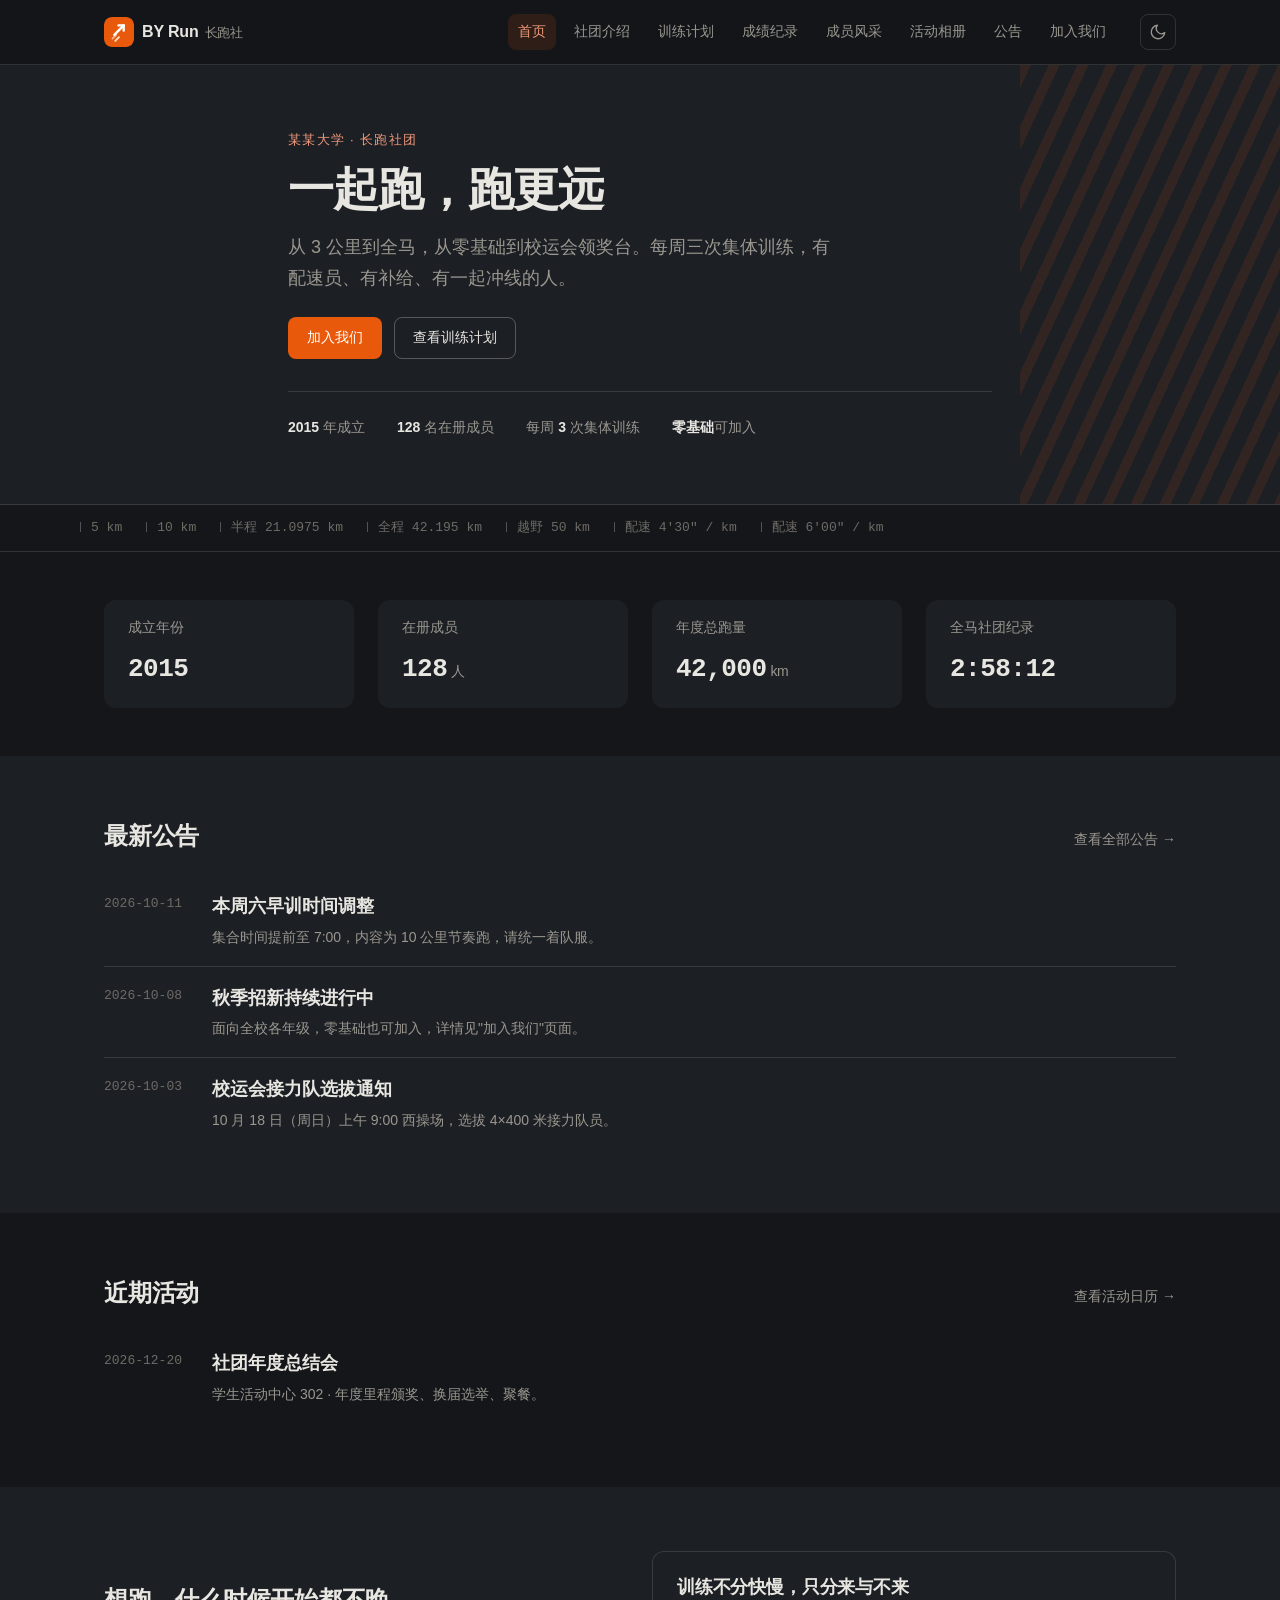
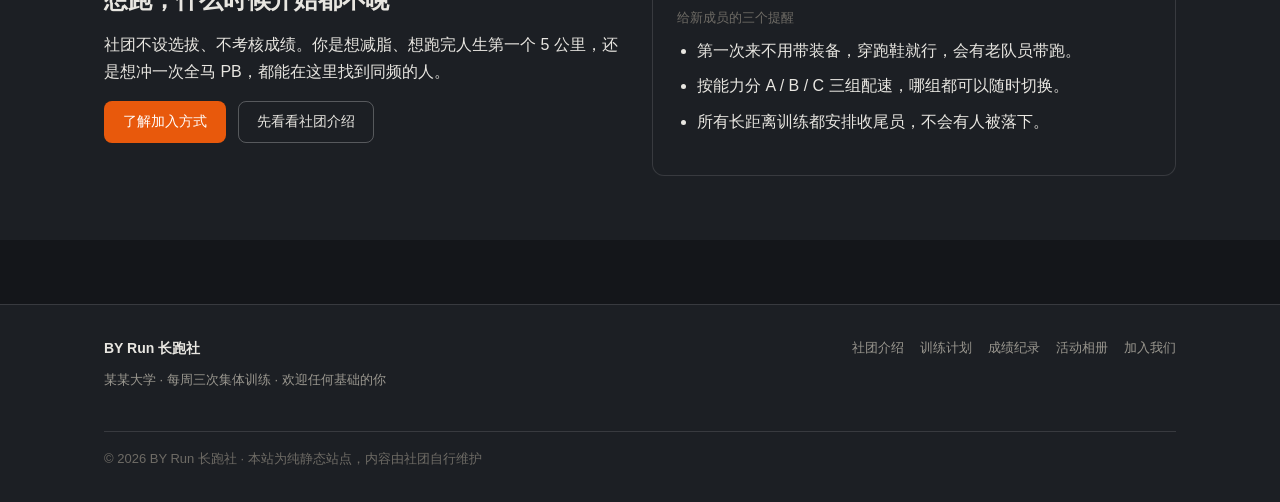
==== index.html @ dfab559b "Add files via upload" ====
<!DOCTYPE html>
<html lang="zh-CN" data-theme="dark">
<head>
<meta charset="utf-8">
<meta name="viewport" content="width=device-width, initial-scale=1">
<title>BY Run 长跑社 · 某某大学</title>
<meta name="description" content="某某大学 BY Run 长跑社官方网站：训练计划、赛事成绩、活动相册与招新信息。每周三次集体训练，欢迎任何基础的你。">
<meta name="theme-color" content="#14161A">
<script>(function(){try{var t=localStorage.getItem('byrun-theme');if(t==='light'||t==='dark'){document.documentElement.setAttribute('data-theme',t);}}catch(e){}document.documentElement.classList.add('js');window.addEventListener('load',function(){setTimeout(function(){if(document.querySelectorAll('.reveal.is-in').length===0){var e=document.querySelectorAll('.reveal');for(var i=0;i<e.length;i++){e[i].classList.add('is-in');}}},800);});})();</script>
<link rel="icon" href="assets/img/logo.svg">
<link rel="stylesheet" href="assets/css/tokens.css">
<link rel="stylesheet" href="assets/css/base.css">
<link rel="stylesheet" href="assets/css/components.css">
<link rel="stylesheet" href="assets/css/pages.css">
</head>
<body>
<a class="skip-link" href="#main">跳到主要内容</a>

<header class="site-header">
  <div class="wrap header-inner">
    <a class="brand" href="index.html">
      <img class="brand-mark" src="assets/img/logo.svg" alt="" width="30" height="30">
      <span class="brand-name">BY Run<small>长跑社</small></span>
    </a>
    <nav class="nav" id="site-nav" aria-label="主导航">
      <ul>
        <li><a href="index.html">首页</a></li>
        <li><a href="about.html">社团介绍</a></li>
        <li><a href="training.html">训练计划</a></li>
        <li><a href="records.html">成绩纪录</a></li>
        <li><a href="members.html">成员风采</a></li>
        <li><a href="gallery.html">活动相册</a></li>
        <li><a href="news.html">公告</a></li>
        <li><a href="join.html">加入我们</a></li>
      </ul>
    </nav>
    <div class="header-actions">
      <button class="icon-btn" id="theme-toggle" type="button" aria-label="切换主题">
        <svg class="i-moon" viewBox="0 0 24 24" fill="none" stroke="currentColor" stroke-width="1.8" stroke-linecap="round" stroke-linejoin="round" aria-hidden="true"><path d="M21 12.8A9 9 0 1 1 11.2 3a7 7 0 0 0 9.8 9.8z"/></svg>
        <svg class="i-sun" viewBox="0 0 24 24" fill="none" stroke="currentColor" stroke-width="1.8" stroke-linecap="round" stroke-linejoin="round" aria-hidden="true"><circle cx="12" cy="12" r="4"/><path d="M12 2v2M12 20v2M4.9 4.9l1.4 1.4M17.7 17.7l1.4 1.4M2 12h2M20 12h2M4.9 19.1l1.4-1.4M17.7 6.3l1.4-1.4"/></svg>
      </button>
      <button class="icon-btn nav-toggle" id="nav-toggle" type="button" aria-expanded="false" aria-controls="site-nav" aria-label="打开菜单">
        <svg viewBox="0 0 24 24" fill="none" stroke="currentColor" stroke-width="1.8" stroke-linecap="round" aria-hidden="true"><path d="M3 6h18M3 12h18M3 18h18"/></svg>
      </button>
    </div>
  </div>
</header>

<main id="main">

  <section class="hero">
    <div class="wrap hero-inner">
      <p class="kicker">某某大学 · 长跑社团</p>
      <h1>一起跑，跑更远</h1>
      <p class="lead">从 3 公里到全马，从零基础到校运会领奖台。每周三次集体训练，有配速员、有补给、有一起冲线的人。</p>
      <div class="btn-row">
        <a class="btn btn--primary" href="join.html">加入我们</a>
        <a class="btn btn--ghost" href="training.html">查看训练计划</a>
      </div>
      <div class="hero-facts">
        <span><strong>2015</strong> 年成立</span>
        <span><strong>128</strong> 名在册成员</span>
        <span>每周 <strong>3</strong> 次集体训练</span>
        <span><strong>零基础</strong>可加入</span>
      </div>
    </div>
  </section>

  <div class="ticker">
    <div class="wrap ticker-inner" aria-hidden="true">
      <span>5 km</span>
      <span>10 km</span>
      <span>半程 21.0975 km</span>
      <span>全程 42.195 km</span>
      <span>越野 50 km</span>
      <span>配速 4'30" / km</span>
      <span>配速 6'00" / km</span>
    </div>
  </div>

  <section class="section section--tight">
    <div class="wrap">
      <div class="grid grid--4 reveal">
        <div class="stat">
          <p class="stat-label">成立年份</p>
          <p class="stat-value">2015</p>
        </div>
        <div class="stat">
          <p class="stat-label">在册成员</p>
          <p class="stat-value">128<span>人</span></p>
        </div>
        <div class="stat">
          <p class="stat-label">年度总跑量</p>
          <p class="stat-value">42,000<span>km</span></p>
        </div>
        <div class="stat">
          <p class="stat-label">全马社团纪录</p>
          <p class="stat-value">2:58:12</p>
        </div>
      </div>
    </div>
  </section>

  <section class="section section--alt">
    <div class="wrap">
      <div class="section-head">
        <h2>最新公告</h2>
        <a class="more" href="news.html">查看全部公告 →</a>
      </div>
      <ul class="list reveal" data-render="announcements" data-limit="3"></ul>
    </div>
  </section>

  <section class="section">
    <div class="wrap">
      <div class="section-head">
        <h2>近期活动</h2>
        <a class="more" href="training.html#activities">查看活动日历 →</a>
      </div>
      <ul class="list reveal" data-render="activities" data-limit="3" data-future="1"></ul>
    </div>
  </section>

  <section class="section section--alt">
    <div class="wrap">
      <div class="grid grid--2" style="align-items:center;">
        <div class="reveal">
          <h2>想跑，什么时候开始都不晚</h2>
          <p>社团不设选拔、不考核成绩。你是想减脂、想跑完人生第一个 5 公里，还是想冲一次全马 PB，都能在这里找到同频的人。</p>
          <div class="btn-row">
            <a class="btn btn--primary" href="join.html">了解加入方式</a>
            <a class="btn btn--ghost" href="about.html">先看看社团介绍</a>
          </div>
        </div>
        <div class="card reveal">
          <h3>训练不分快慢，只分来与不来</h3>
          <p class="card__meta">给新成员的三个提醒</p>
          <ul>
            <li>第一次来不用带装备，穿跑鞋就行，会有老队员带跑。</li>
            <li>按能力分 A / B / C 三组配速，哪组都可以随时切换。</li>
            <li>所有长距离训练都安排收尾员，不会有人被落下。</li>
          </ul>
        </div>
      </div>
    </div>
  </section>

</main>

<footer class="site-footer">
  <div class="wrap footer-inner">
    <div>
      <p class="footer-brand">BY Run 长跑社</p>
      <p class="footer-note">某某大学 · 每周三次集体训练 · 欢迎任何基础的你</p>
    </div>
    <nav class="footer-nav" aria-label="页脚导航">
      <a href="about.html">社团介绍</a>
      <a href="training.html">训练计划</a>
      <a href="records.html">成绩纪录</a>
      <a href="gallery.html">活动相册</a>
      <a href="join.html">加入我们</a>
    </nav>
    <p class="footer-copy">© <span id="year">2026</span> BY Run 长跑社 · 本站为纯静态站点，内容由社团自行维护</p>
  </div>
</footer>

<script src="assets/js/data/daily.js" defer></script>
<script src="assets/js/data/activities.js" defer></script>
<script src="assets/js/render.js" defer></script>
<script src="assets/js/common.js" defer></script>

</body>
</html>
---- assets/css/tokens.css ----
/* ============================================================
   BY Run 长跑社 — 设计变量（Design Tokens）
   风格：运动活力 · 橙红
   主题：暗色为默认，[data-theme="light"] 覆盖为亮色
   ------------------------------------------------------------
   修改配色只需改这一个文件，全站自动生效。
   ============================================================ */

:root {
  /* ---------- 品牌色 ---------- */
  --brand: #E8590C;          /* 品牌橙红：按钮、强调、图表主色 */
  --brand-soft: #F0997B;     /* 深底上的浅色文字用（保证对比度） */
  --brand-deep: #C2410C;     /* 亮底上的深色文字用 */
  --brand-wash: rgba(232, 89, 12, .12);  /* 极浅的品牌色底 */

  /* ---------- 中性色（暗色，默认） ---------- */
  --bg: #14161A;             /* 页面背景 */
  --surface: #1C1F24;        /* 卡片 / 次级面 */
  --surface-2: #23272E;      /* 更浅一层（悬停、表头） */
  --text: #E8E6E1;           /* 主文字 */
  --text-dim: #9A978F;       /* 次文字 */
  --text-faint: #6E6B65;     /* 辅助 / 提示 */
  --border: rgba(255, 255, 255, .12);
  --border-strong: rgba(255, 255, 255, .26);
  --overlay: rgba(8, 9, 11, .82);   /* 灯箱遮罩 */

  /* ---------- 语义色 ---------- */
  --ok: #5DCAA5;
  --warn: #EF9F27;
  --err: #F09595;

  /* ---------- 字体 ---------- */
  --font: -apple-system, BlinkMacSystemFont, "Segoe UI", "Microsoft YaHei",
          "PingFang SC", "Hiragino Sans GB", "Noto Sans SC", sans-serif;
  --font-num: ui-monospace, "SFMono-Regular", Consolas, "Liberation Mono", monospace;

  --fs-h1: 32px;   /* 页面主标题 */
  --fs-h2: 24px;   /* 区块标题 */
  --fs-h3: 18px;   /* 卡片标题 */
  --fs-body: 16px;
  --fs-sm: 14px;
  --fs-xs: 13px;

  --lh-tight: 1.3;
  --lh-body: 1.7;

  /* ---------- 间距（8px 基准栅格） ---------- */
  --s1: 4px;
  --s2: 8px;
  --s3: 12px;
  --s4: 16px;
  --s5: 24px;
  --s6: 32px;
  --s7: 48px;
  --s8: 64px;

  /* ---------- 形状 ---------- */
  --r-sm: 8px;
  --r-md: 12px;
  --r-lg: 16px;
  --r-pill: 999px;

  /* ---------- 布局 ---------- */
  --container: 1120px;
  --header-h: 64px;

  /* ---------- 动效 ---------- */
  --t-fast: 150ms;
  --t-base: 220ms;
  --ease: cubic-bezier(.2, .6, .3, 1);
}

/* ---------- 亮色主题 ---------- */
[data-theme="light"] {
  --brand: #E8590C;
  --brand-soft: #C2410C;
  --brand-deep: #9A3412;
  --brand-wash: rgba(232, 89, 12, .10);

  --bg: #FFFFFF;
  --surface: #F6F5F3;
  --surface-2: #EFEEEB;
  --text: #1F1E1C;
  --text-dim: #6B6862;
  --text-faint: #8C8880;
  --border: rgba(0, 0, 0, .12);
  --border-strong: rgba(0, 0, 0, .26);
  --overlay: rgba(30, 28, 26, .78);

  --ok: #1D9E75;
  --warn: #BA7517;
  --err: #A32D2D;
}

/* 跟随系统偏好：用户未手动选择时，亮色系统默认走亮色主题 */
@media (prefers-color-scheme: light) {
  :root:not([data-theme]) {
    --brand-soft: #C2410C;
    --brand-deep: #9A3412;
    --brand-wash: rgba(232, 89, 12, .10);
    --bg: #FFFFFF;
    --surface: #F6F5F3;
    --surface-2: #EFEEEB;
    --text: #1F1E1C;
    --text-dim: #6B6862;
    --text-faint: #8C8880;
    --border: rgba(0, 0, 0, .12);
    --border-strong: rgba(0, 0, 0, .26);
    --overlay: rgba(30, 28, 26, .78);
    --ok: #1D9E75;
    --warn: #BA7517;
    --err: #A32D2D;
  }
}
---- assets/css/base.css ----
/* ============================================================
   BY Run 长跑社 — 基础层
   重置、排版、布局容器、主题过渡、无障碍
   ============================================================ */

*,
*::before,
*::after { box-sizing: border-box; }

html { -webkit-text-size-adjust: 100%; scroll-behavior: smooth; }

body {
  margin: 0;
  font-family: var(--font);
  font-size: var(--fs-body);
  line-height: var(--lh-body);
  color: var(--text);
  background: var(--bg);
  -webkit-font-smoothing: antialiased;
}

/* 主题切换过渡：仅颜色相关属性，避免布局抖动 */
body, header, footer, .card, .btn, .tag, table, th, td, .panel {
  transition: background-color var(--t-base) var(--ease),
              border-color var(--t-base) var(--ease),
              color var(--t-base) var(--ease);
}

img { max-width: 100%; display: block; }
a { color: var(--brand-soft); text-decoration: none; }
a:hover { text-decoration: underline; }

h1, h2, h3, h4 {
  margin: 0 0 var(--s4);
  line-height: var(--lh-tight);
  font-weight: 600;
  letter-spacing: -.01em;
}
h1 { font-size: var(--fs-h1); }
h2 { font-size: var(--fs-h2); }
h3 { font-size: var(--fs-h3); }
p  { margin: 0 0 var(--s4); }

ul, ol { margin: 0 0 var(--s4); padding-left: 1.25em; }
li { margin-bottom: var(--s2); }

hr {
  border: 0;
  border-top: 1px solid var(--border);
  margin: var(--s7) 0;
}

/* ---------- 布局 ---------- */
.wrap {
  width: 100%;
  max-width: var(--container);
  margin: 0 auto;
  padding: 0 var(--s5);
}

main { display: block; min-height: 50vh; }

.section { padding: var(--s8) 0; }
.section--tight { padding: var(--s7) 0; }
.section--alt { background: var(--surface); }

.section-head {
  display: flex;
  align-items: baseline;
  justify-content: space-between;
  gap: var(--s4);
  margin-bottom: var(--s5);
  flex-wrap: wrap;
}
.section-head h2 { margin: 0; }
.section-head .more {
  font-size: var(--fs-sm);
  color: var(--text-dim);
}

/* 页头（内页统一） */
.page-head {
  padding: var(--s7) 0 var(--s6);
  border-bottom: 1px solid var(--border);
  background: var(--surface);
}
.page-head .kicker {
  font-size: var(--fs-xs);
  color: var(--brand-soft);
  letter-spacing: .08em;
  margin: 0 0 var(--s2);
}
.page-head h1 { margin-bottom: var(--s3); }
.page-head .lead {
  color: var(--text-dim);
  max-width: 62ch;
  margin: 0;
}

/* ---------- 网格 ---------- */
.grid { display: grid; gap: var(--s5); }
.grid--2 { grid-template-columns: repeat(2, minmax(0, 1fr)); }
.grid--3 { grid-template-columns: repeat(3, minmax(0, 1fr)); }
.grid--4 { grid-template-columns: repeat(4, minmax(0, 1fr)); }

/* ---------- 滚动渐入 ----------
   仅在脚本可用（<html class="js">）时才隐藏待入场元素，
   脚本不可用时内容直接可见，避免白屏。 */
.js .reveal { opacity: 0; transform: translateY(12px); }
.js .reveal.is-in {
  opacity: 1;
  transform: none;
  transition: opacity 400ms var(--ease), transform 400ms var(--ease);
}

/* ---------- 无障碍 ---------- */
.sr-only {
  position: absolute;
  width: 1px; height: 1px;
  padding: 0; margin: -1px;
  overflow: hidden;
  clip: rect(0 0 0 0);
  white-space: nowrap;
  border: 0;
}

:focus-visible {
  outline: 2px solid var(--brand);
  outline-offset: 2px;
  border-radius: var(--r-sm);
}

.skip-link {
  position: absolute;
  left: var(--s4);
  top: -80px;
  z-index: 100;
  background: var(--brand);
  color: #fff;
  padding: var(--s2) var(--s4);
  border-radius: var(--r-sm);
  transition: top var(--t-fast) var(--ease);
}
.skip-link:focus { top: var(--s4); }

@media (prefers-reduced-motion: reduce) {
  html { scroll-behavior: auto; }
  .js .reveal { opacity: 1; transform: none; }
  *, *::before, *::after {
    animation-duration: .001ms !important;
    transition-duration: .001ms !important;
  }
}

/* ---------- 响应式：容器与网格降列 ---------- */
@media (max-width: 1024px) {
  .grid--4 { grid-template-columns: repeat(2, minmax(0, 1fr)); }
  .grid--3 { grid-template-columns: repeat(2, minmax(0, 1fr)); }
}
@media (max-width: 640px) {
  :root { --fs-h1: 26px; --fs-h2: 21px; --fs-h3: 17px; --s8: 40px; --s7: 32px; }
  .wrap { padding: 0 var(--s4); }
  .grid--2, .grid--3, .grid--4 { grid-template-columns: minmax(0, 1fr); }
  .section { padding: var(--s7) 0; }
}

@media print {
  .site-header, .site-footer, .btn, .lightbox { display: none !important; }
  body { background: #fff; color: #000; }
}
---- assets/css/components.css ----
/* ============================================================
   BY Run 长跑社 — 组件层
   导航、按钮、卡片、标签、表格、时间线、统计块、
   折叠面板、相册网格、灯箱、页脚、空状态
   ============================================================ */

/* ============ 顶部导航 ============ */
.site-header {
  position: sticky;
  top: 0;
  z-index: 50;
  background: color-mix(in srgb, var(--bg) 88%, transparent);
  backdrop-filter: saturate(150%) blur(10px);
  border-bottom: 1px solid var(--border);
}
.header-inner {
  display: flex;
  align-items: center;
  gap: var(--s5);
  min-height: var(--header-h);
}

.brand {
  display: inline-flex;
  align-items: center;
  gap: var(--s2);
  color: var(--text);
  font-weight: 600;
  letter-spacing: -.01em;
  flex: none;
}
.brand:hover { text-decoration: none; }
.brand-mark { width: 30px; height: 30px; border-radius: var(--r-sm); flex: none; }
.brand-name { display: inline-flex; align-items: baseline; gap: 6px; }
.brand-name small {
  font-size: var(--fs-xs);
  font-weight: 400;
  color: var(--text-dim);
}

.nav { margin-left: auto; }
.nav ul {
  display: flex;
  align-items: center;
  gap: var(--s2);
  list-style: none;
  margin: 0;
  padding: 0;
}
.nav li { margin: 0; }
.nav a {
  display: block;
  padding: 6px 10px;
  border-radius: var(--r-sm);
  font-size: var(--fs-sm);
  color: var(--text-dim);
  white-space: nowrap;
}
.nav a:hover {
  text-decoration: none;
  color: var(--text);
  background: var(--surface);
}
.nav a[aria-current="page"] {
  color: var(--brand-soft);
  background: var(--brand-wash);
}

.header-actions {
  display: flex;
  align-items: center;
  gap: var(--s2);
  flex: none;
}

.icon-btn {
  display: inline-flex;
  align-items: center;
  justify-content: center;
  width: 36px;
  height: 36px;
  padding: 0;
  border: 1px solid var(--border);
  border-radius: var(--r-sm);
  background: transparent;
  color: var(--text-dim);
  cursor: pointer;
  transition: color var(--t-fast) var(--ease), border-color var(--t-fast) var(--ease);
}
.icon-btn:hover { color: var(--text); border-color: var(--border-strong); }
.icon-btn svg { width: 18px; height: 18px; }

/* 主题图标：暗色下显示太阳，亮色下显示月亮 */
.icon-btn .i-sun { display: none; }
[data-theme="light"] .icon-btn .i-sun { display: block; }
[data-theme="light"] .icon-btn .i-moon { display: none; }

.nav-toggle { display: none; }

@media (max-width: 900px) {
  .nav-toggle { display: inline-flex; }
  .nav {
    position: absolute;
    left: 0;
    right: 0;
    top: 100%;
    margin: 0;
    background: var(--bg);
    border-bottom: 1px solid var(--border);
    padding: var(--s3) var(--s4) var(--s5);
    display: none;
  }
  .nav.is-open { display: block; }
  .nav ul { flex-direction: column; align-items: stretch; gap: 2px; }
  .nav a { padding: 10px 12px; font-size: var(--fs-body); }
  .header-inner { justify-content: space-between; }
}

/* ============ 按钮 ============ */
.btn {
  display: inline-flex;
  align-items: center;
  justify-content: center;
  gap: 6px;
  padding: 10px 18px;
  border-radius: var(--r-sm);
  border: 1px solid transparent;
  font-size: var(--fs-sm);
  font-family: inherit;
  font-weight: 500;
  line-height: 1.4;
  cursor: pointer;
  text-align: center;
  transition: background-color var(--t-fast) var(--ease),
              border-color var(--t-fast) var(--ease),
              color var(--t-fast) var(--ease);
}
.btn:hover { text-decoration: none; }
.btn--primary { background: var(--brand); color: #fff; }
.btn--primary:hover { background: var(--brand-deep); color: #fff; }
.btn--ghost { border-color: var(--border-strong); color: var(--text); }
.btn--ghost:hover { background: var(--surface); }
.btn--sm { padding: 6px 12px; font-size: var(--fs-xs); }
.btn-row { display: flex; flex-wrap: wrap; gap: var(--s3); }

/* ============ 卡片 ============ */
.card {
  background: var(--surface);
  border: 1px solid var(--border);
  border-radius: var(--r-md);
  padding: var(--s5);
}
.card--flush { padding: 0; overflow: hidden; }
.card h3 { margin-bottom: var(--s2); }
.card p:last-child { margin-bottom: 0; }
.card__meta {
  font-size: var(--fs-xs);
  color: var(--text-faint);
  margin: 0 0 var(--s2);
}
.card--link { display: block; color: inherit; }
.card--link:hover {
  text-decoration: none;
  border-color: var(--border-strong);
  transform: translateY(-2px);
  transition: transform var(--t-base) var(--ease), border-color var(--t-base) var(--ease);
}

/* ============ 标签 ============ */
.tag {
  display: inline-block;
  padding: 2px 10px;
  border-radius: var(--r-pill);
  background: var(--brand-wash);
  color: var(--brand-soft);
  font-size: var(--fs-xs);
  line-height: 1.6;
  white-space: nowrap;
}
.tag--muted {
  background: var(--surface-2);
  color: var(--text-dim);
}
.tag-row { display: flex; flex-wrap: wrap; gap: 6px; }

/* ============ 统计块 ============ */
.stat {
  background: var(--surface);
  border-radius: var(--r-md);
  padding: var(--s4) var(--s5);
}
.stat-label {
  margin: 0 0 var(--s2);
  font-size: var(--fs-sm);
  color: var(--text-dim);
}
.stat-value {
  margin: 0;
  font-size: 26px;
  font-weight: 600;
  font-family: var(--font-num);
  letter-spacing: -.02em;
}
.stat-value span { font-size: var(--fs-sm); font-weight: 400; color: var(--text-dim); font-family: var(--font); margin-left: 4px; }

/* ============ 表格 ============ */
.table-wrap {
  overflow-x: auto;
  border: 1px solid var(--border);
  border-radius: var(--r-md);
  background: var(--surface);
  -webkit-overflow-scrolling: touch;
}
.table {
  width: 100%;
  border-collapse: collapse;
  font-size: var(--fs-sm);
  min-width: 560px;
}
.table caption {
  caption-side: top;
  text-align: left;
  padding: var(--s4) var(--s5) var(--s2);
  color: var(--text-dim);
  font-size: var(--fs-xs);
}
.table th, .table td {
  padding: 11px var(--s5);
  text-align: left;
  border-bottom: 1px solid var(--border);
  white-space: nowrap;
}
.table thead th {
  background: var(--surface-2);
  color: var(--text-dim);
  font-weight: 500;
  font-size: var(--fs-xs);
  letter-spacing: .02em;
}
.table tbody tr:last-child td { border-bottom: 0; }
.table tbody tr:hover td { background: var(--surface-2); }
.table .num {
  font-family: var(--font-num);
  font-variant-numeric: tabular-nums;
}
.table .rank {
  width: 56px;
  color: var(--text-faint);
  font-family: var(--font-num);
}
.table td.wrap-cell { white-space: normal; min-width: 180px; }

/* ============ 时间线 ============ */
.timeline {
  list-style: none;
  margin: 0;
  padding: 0 0 0 var(--s5);
  border-left: 1px solid var(--border);
}
.timeline li {
  position: relative;
  padding: 0 0 var(--s5) var(--s5);
  margin: 0;
}
.timeline li:last-child { padding-bottom: 0; }
.timeline li::before {
  content: "";
  position: absolute;
  left: calc(var(--s5) * -1 - 4px);
  top: 7px;
  width: 8px;
  height: 8px;
  border-radius: 50%;
  background: var(--brand);
  box-shadow: 0 0 0 3px var(--bg);
}
.timeline .tl-date {
  margin: 0 0 2px;
  font-size: var(--fs-xs);
  color: var(--brand-soft);
  font-family: var(--font-num);
}
.timeline .tl-title {
  margin: 0 0 var(--s2);
  font-size: var(--fs-h3);
  font-weight: 600;
}
.timeline .tl-desc { margin: 0; color: var(--text-dim); font-size: var(--fs-sm); }

/* ============ 折叠面板 ============ */
.acc {
  border: 1px solid var(--border);
  border-radius: var(--r-md);
  background: var(--surface);
  padding: var(--s2) var(--s5);
  margin-bottom: var(--s3);
}
.acc > summary {
  cursor: pointer;
  padding: var(--s3) 0;
  font-weight: 600;
  list-style: none;
  display: flex;
  align-items: center;
  justify-content: space-between;
  gap: var(--s4);
}
.acc > summary::-webkit-details-marker { display: none; }
.acc > summary::after {
  content: "";
  width: 8px; height: 8px;
  border-right: 1.5px solid var(--text-dim);
  border-bottom: 1.5px solid var(--text-dim);
  transform: rotate(45deg);
  transition: transform var(--t-base) var(--ease);
  flex: none;
}
.acc[open] > summary::after { transform: rotate(-135deg); }
.acc-body { padding: 0 0 var(--s4); color: var(--text-dim); font-size: var(--fs-sm); }
.acc-body > :last-child { margin-bottom: 0; }
.acc-body ol, .acc-body ul { padding-left: 1.25em; }

/* ============ 相册 ============ */
.gallery-grid {
  display: grid;
  grid-template-columns: repeat(auto-fill, minmax(220px, 1fr));
  gap: var(--s3);
}
.photo {
  position: relative;
  display: block;
  width: 100%;
  padding: 0;
  border: 1px solid var(--border);
  border-radius: var(--r-md);
  overflow: hidden;
  background: var(--surface-2);
  cursor: zoom-in;
  aspect-ratio: 4 / 3;
}
.photo img {
  width: 100%;
  height: 100%;
  object-fit: cover;
  transition: transform var(--t-base) var(--ease);
}
.photo:hover img { transform: scale(1.04); }
.photo__cap {
  position: absolute;
  left: 0; right: 0; bottom: 0;
  padding: 20px 12px 10px;
  font-size: var(--fs-xs);
  color: #fff;
  text-align: left;
  background: linear-gradient(to top, rgba(0,0,0,.72), rgba(0,0,0,0));
}

/* ============ 灯箱 ============ */
.lightbox {
  position: fixed;
  inset: 0;
  z-index: 200;
  display: flex;
  align-items: center;
  justify-content: center;
  background: var(--overlay);
  padding: var(--s5);
}
.lightbox[hidden] { display: none; }
.lightbox figure {
  margin: 0;
  max-width: min(1000px, 92vw);
  text-align: center;
}
.lightbox img {
  max-height: 76vh;
  width: auto;
  margin: 0 auto;
  border-radius: var(--r-md);
}
.lightbox figcaption {
  margin-top: var(--s3);
  color: #F2F1EE;
  font-size: var(--fs-sm);
}
.lightbox button {
  position: absolute;
  display: inline-flex;
  align-items: center;
  justify-content: center;
  width: 44px; height: 44px;
  border-radius: 50%;
  border: 1px solid rgba(255,255,255,.28);
  background: rgba(0,0,0,.35);
  color: #fff;
  font-size: 22px;
  line-height: 1;
  cursor: pointer;
}
.lightbox-close { top: 20px; right: 20px; }
.lightbox-prev { left: 20px; top: 50%; transform: translateY(-50%); }
.lightbox-next { right: 20px; top: 50%; transform: translateY(-50%); }
.lightbox button:hover { background: rgba(0,0,0,.6); }
.lightbox-counter {
  position: absolute;
  bottom: 22px;
  left: 50%;
  transform: translateX(-50%);
  color: rgba(255,255,255,.72);
  font-size: var(--fs-xs);
  font-family: var(--font-num);
}
@media (max-width: 640px) {
  .lightbox { padding: var(--s4); }
  .lightbox-prev { left: 8px; }
  .lightbox-next { right: 8px; }
}

/* ============ 页脚 ============ */
.site-footer {
  margin-top: var(--s8);
  border-top: 1px solid var(--border);
  background: var(--surface);
  padding: var(--s6) 0;
  font-size: var(--fs-sm);
}
.footer-inner {
  display: flex;
  flex-wrap: wrap;
  align-items: flex-start;
  justify-content: space-between;
  gap: var(--s5);
}
.footer-brand { margin: 0 0 var(--s2); font-weight: 600; color: var(--text); }
.footer-note { margin: 0; color: var(--text-dim); font-size: var(--fs-xs); }
.footer-nav { display: flex; flex-wrap: wrap; gap: var(--s4); }
.footer-nav a { color: var(--text-dim); font-size: var(--fs-xs); }
.footer-copy {
  width: 100%;
  margin: var(--s4) 0 0;
  padding-top: var(--s4);
  border-top: 1px solid var(--border);
  color: var(--text-faint);
  font-size: var(--fs-xs);
}

/* ============ 空状态 ============ */
.empty {
  border: 1px dashed var(--border-strong);
  border-radius: var(--r-md);
  padding: var(--s7) var(--s5);
  text-align: center;
  color: var(--text-dim);
  font-size: var(--fs-sm);
}
.empty p { margin: 0; }

/* ============ 列表条目 ============ */
.list { list-style: none; margin: 0; padding: 0; }
.list li { margin: 0; }
.list-item {
  display: flex;
  gap: var(--s4);
  padding: var(--s4) 0;
  border-top: 1px solid var(--border);
}
.list-item:first-child { border-top: 0; }
.list-item__date {
  flex: none;
  width: 92px;
  color: var(--text-faint);
  font-size: var(--fs-xs);
  font-family: var(--font-num);
  padding-top: 2px;
}
.list-item__main { min-width: 0; }
.list-item__title { margin: 0 0 4px; font-size: var(--fs-h3); font-weight: 600; }
.list-item__desc { margin: 0; color: var(--text-dim); font-size: var(--fs-sm); }
@media (max-width: 640px) {
  .list-item { flex-direction: column; gap: 2px; }
  .list-item__date { width: auto; }
}
---- assets/css/pages.css ----
/* ============================================================
   BY Run 长跑社 — 页面版式层
   首页 Hero、报名页、成绩页、成员页等的专属布局
   ============================================================ */

/* ============ 首页 Hero ============ */
.hero {
  position: relative;
  overflow: hidden;
  border-bottom: 1px solid var(--border);
  background: var(--surface);
}
.hero::after {           /* 起跑线斜纹装饰 */
  content: "";
  position: absolute;
  top: 0; right: -60px; bottom: 0;
  width: 320px;
  background-image: repeating-linear-gradient(
    115deg,
    var(--brand-wash) 0 10px,
    transparent 10px 26px
  );
  opacity: .9;
  pointer-events: none;
}
.hero-inner {
  position: relative;
  z-index: 1;
  padding: var(--s8) 0;
  max-width: 44rem;
}
.hero .kicker {
  margin: 0 0 var(--s3);
  font-size: var(--fs-xs);
  letter-spacing: .1em;
  color: var(--brand-soft);
}
.hero h1 {
  font-size: clamp(28px, 5vw, 46px);
  line-height: 1.15;
  margin-bottom: var(--s4);
  letter-spacing: -.02em;
}
.hero .lead {
  font-size: var(--fs-h3);
  color: var(--text-dim);
  margin-bottom: var(--s5);
  max-width: 34rem;
}
.hero-facts {
  display: flex;
  flex-wrap: wrap;
  gap: var(--s3) var(--s6);
  margin-top: var(--s6);
  padding-top: var(--s5);
  border-top: 1px solid var(--border);
  font-size: var(--fs-sm);
  color: var(--text-dim);
}
.hero-facts strong { color: var(--text); font-weight: 600; }

/* ============ 里程刻度装饰条 ============ */
.ticker {
  border-bottom: 1px solid var(--border);
  background: var(--bg);
}
.ticker-inner {
  display: flex;
  align-items: center;
  gap: var(--s5);
  padding: var(--s3) 0;
  font-family: var(--font-num);
  font-size: var(--fs-xs);
  color: var(--text-faint);
  overflow-x: auto;
  white-space: nowrap;
}
.ticker-inner span::before {
  content: "";
  display: inline-block;
  width: 1px;
  height: 10px;
  background: var(--border-strong);
  margin-right: 10px;
  vertical-align: middle;
}

/* ============ 报名页 ============ */
.join-layout {
  display: grid;
  grid-template-columns: minmax(0, 1.4fr) minmax(0, 1fr);
  gap: var(--s6);
  align-items: start;
}
@media (max-width: 900px) {
  .join-layout { grid-template-columns: minmax(0, 1fr); }
}
.qr-card {
  background: var(--surface);
  border: 1px solid var(--border);
  border-radius: var(--r-md);
  padding: var(--s5);
  text-align: center;
}
.qr-card img {
  width: 200px;
  height: 200px;
  margin: 0 auto var(--s4);
  border-radius: var(--r-sm);
  background: #fff;
}
.contact-list {
  list-style: none;
  margin: 0;
  padding: 0;
  font-size: var(--fs-sm);
}
.contact-list li {
  display: flex;
  gap: var(--s3);
  padding: 9px 0;
  border-top: 1px solid var(--border);
  margin: 0;
}
.contact-list li:first-child { border-top: 0; }
.contact-list dt, .contact-list .k {
  flex: none;
  width: 76px;
  color: var(--text-dim);
}

/* ============ 成员卡片 ============ */
.member {
  display: flex;
  gap: var(--s4);
  background: var(--surface);
  border: 1px solid var(--border);
  border-radius: var(--r-md);
  padding: var(--s5);
}
.member__avatar {
  flex: none;
  width: 56px;
  height: 56px;
  border-radius: var(--r-pill);
  background: var(--brand-wash);
  color: var(--brand-soft);
  display: flex;
  align-items: center;
  justify-content: center;
  font-size: var(--fs-h3);
  font-weight: 600;
  overflow: hidden;
}
.member__avatar img { width: 100%; height: 100%; object-fit: cover; }
.member__name { margin: 0 0 2px; font-size: var(--fs-h3); font-weight: 600; }
.member__role { margin: 0 0 var(--s2); font-size: var(--fs-xs); color: var(--brand-soft); }
.member__bio { margin: 0; font-size: var(--fs-sm); color: var(--text-dim); }

.name-grid {
  display: grid;
  grid-template-columns: repeat(auto-fill, minmax(150px, 1fr));
  gap: var(--s2) var(--s3);
  list-style: none;
  margin: 0;
  padding: 0;
  font-size: var(--fs-sm);
}
.name-grid li {
  display: flex;
  align-items: baseline;
  gap: 8px;
  padding: 7px 0;
  border-bottom: 1px solid var(--border);
  margin: 0;
}
.name-grid .n { color: var(--text); }
.name-grid .y { color: var(--text-faint); font-size: var(--fs-xs); font-family: var(--font-num); margin-left: auto; }

/* ============ 训练页 ============ */
.week-plan {
  display: grid;
  grid-template-columns: repeat(7, minmax(0, 1fr));
  gap: var(--s2);
}
.day {
  background: var(--surface);
  border: 1px solid var(--border);
  border-radius: var(--r-md);
  padding: var(--s4) var(--s3);
  min-height: 132px;
}
.day.is-rest { background: transparent; border-style: dashed; }
.day__name {
  margin: 0 0 var(--s3);
  font-size: var(--fs-xs);
  color: var(--text-dim);
  letter-spacing: .04em;
}
.day__time {
  margin: 0 0 2px;
  font-size: var(--fs-xs);
  color: var(--brand-soft);
  font-family: var(--font-num);
}
.day__place {
  margin: 0 0 var(--s2);
  font-size: var(--fs-xs);
  color: var(--text-faint);
}
.day__what { margin: 0; font-size: var(--fs-sm); line-height: 1.55; }
@media (max-width: 1024px) {
  .week-plan { grid-template-columns: repeat(4, minmax(0, 1fr)); }
}
@media (max-width: 640px) {
  .week-plan { grid-template-columns: repeat(2, minmax(0, 1fr)); }
  .day { min-height: auto; }
}

.route {
  display: grid;
  grid-template-columns: 88px minmax(0, 1fr);
  gap: var(--s4);
  padding: var(--s4) 0;
  border-top: 1px solid var(--border);
}
.route:first-of-type { border-top: 0; }
.route__dist {
  font-family: var(--font-num);
  font-size: var(--fs-h3);
  font-weight: 600;
  color: var(--brand-soft);
}
.route__name { margin: 0 0 2px; font-weight: 600; }
.route__desc { margin: 0; color: var(--text-dim); font-size: var(--fs-sm); }

/* ============ 404 ============ */
.nf {
  text-align: center;
  padding: var(--s8) 0;
}
.nf__code {
  font-family: var(--font-num);
  font-size: 72px;
  line-height: 1;
  color: var(--brand);
  margin: 0 0 var(--s4);
}
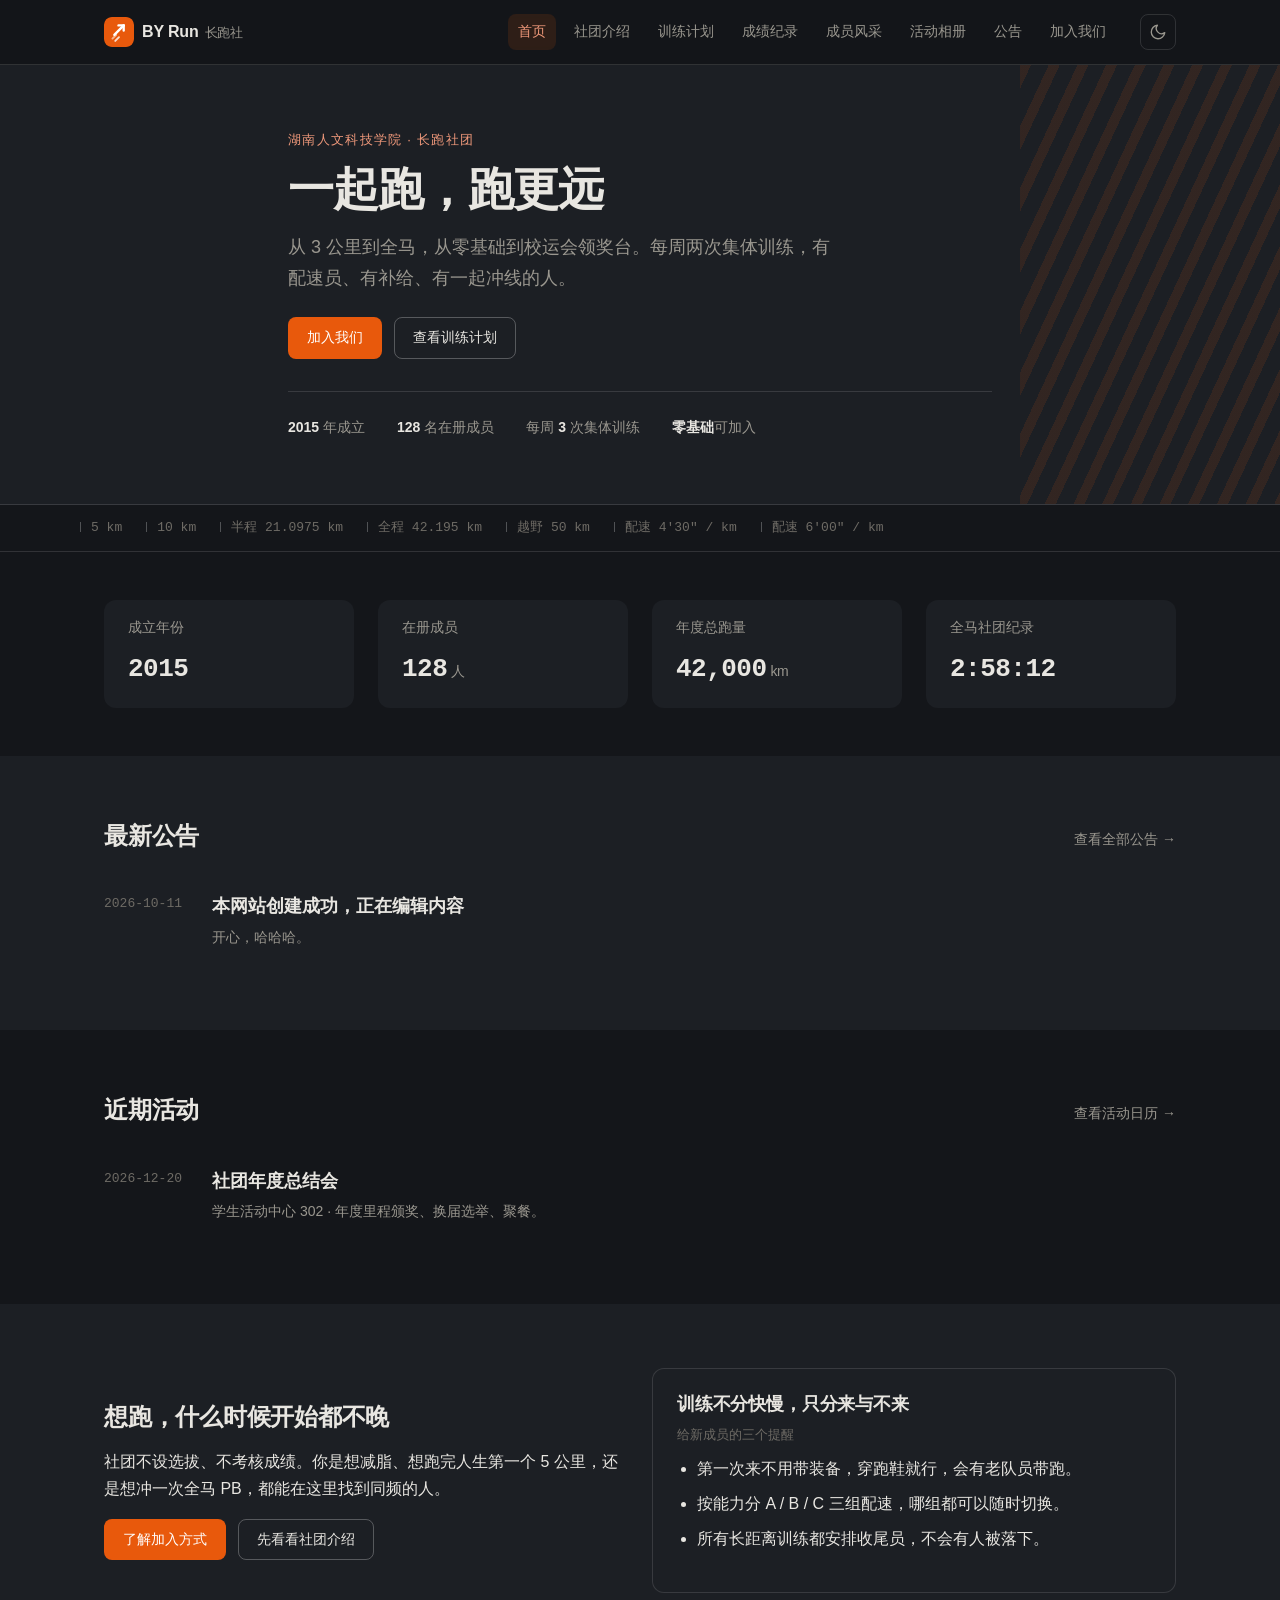
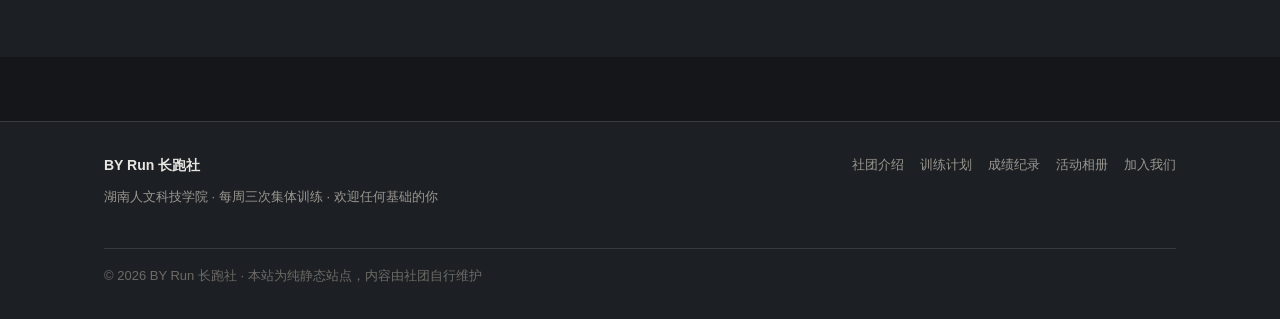
==== commit 4ac16e4e: "Update index.html" ====
--- a/index.html
+++ b/index.html
@@ -3,8 +3,8 @@
 <head>
 <meta charset="utf-8">
 <meta name="viewport" content="width=device-width, initial-scale=1">
-<title>BY Run 长跑社 · 某某大学</title>
-<meta name="description" content="某某大学 BY Run 长跑社官方网站：训练计划、赛事成绩、活动相册与招新信息。每周三次集体训练，欢迎任何基础的你。">
+<title>BY Run 长跑社 · 湖南人文科技学院</title>
+<meta name="description" content="湖南人文科技学院 BY Run 长跑社官方网站：训练计划、赛事成绩、活动相册与招新信息。每周两次集体训练，欢迎任何基础的你。">
 <meta name="theme-color" content="#14161A">
 <script>(function(){try{var t=localStorage.getItem('byrun-theme');if(t==='light'||t==='dark'){document.documentElement.setAttribute('data-theme',t);}}catch(e){}document.documentElement.classList.add('js');window.addEventListener('load',function(){setTimeout(function(){if(document.querySelectorAll('.reveal.is-in').length===0){var e=document.querySelectorAll('.reveal');for(var i=0;i<e.length;i++){e[i].classList.add('is-in');}}},800);});})();</script>
 <link rel="icon" href="assets/img/logo.svg">
@@ -50,9 +50,9 @@
 
   <section class="hero">
     <div class="wrap hero-inner">
-      <p class="kicker">某某大学 · 长跑社团</p>
+      <p class="kicker">湖南人文科技学院 · 长跑社团</p>
       <h1>一起跑，跑更远</h1>
-      <p class="lead">从 3 公里到全马，从零基础到校运会领奖台。每周三次集体训练，有配速员、有补给、有一起冲线的人。</p>
+      <p class="lead">从 3 公里到全马，从零基础到校运会领奖台。每周两次集体训练，有配速员、有补给、有一起冲线的人。</p>
       <div class="btn-row">
         <a class="btn btn--primary" href="join.html">加入我们</a>
         <a class="btn btn--ghost" href="training.html">查看训练计划</a>
@@ -151,7 +151,7 @@
   <div class="wrap footer-inner">
     <div>
       <p class="footer-brand">BY Run 长跑社</p>
-      <p class="footer-note">某某大学 · 每周三次集体训练 · 欢迎任何基础的你</p>
+      <p class="footer-note">湖南人文科技学院 · 每周三次集体训练 · 欢迎任何基础的你</p>
     </div>
     <nav class="footer-nav" aria-label="页脚导航">
       <a href="about.html">社团介绍</a>
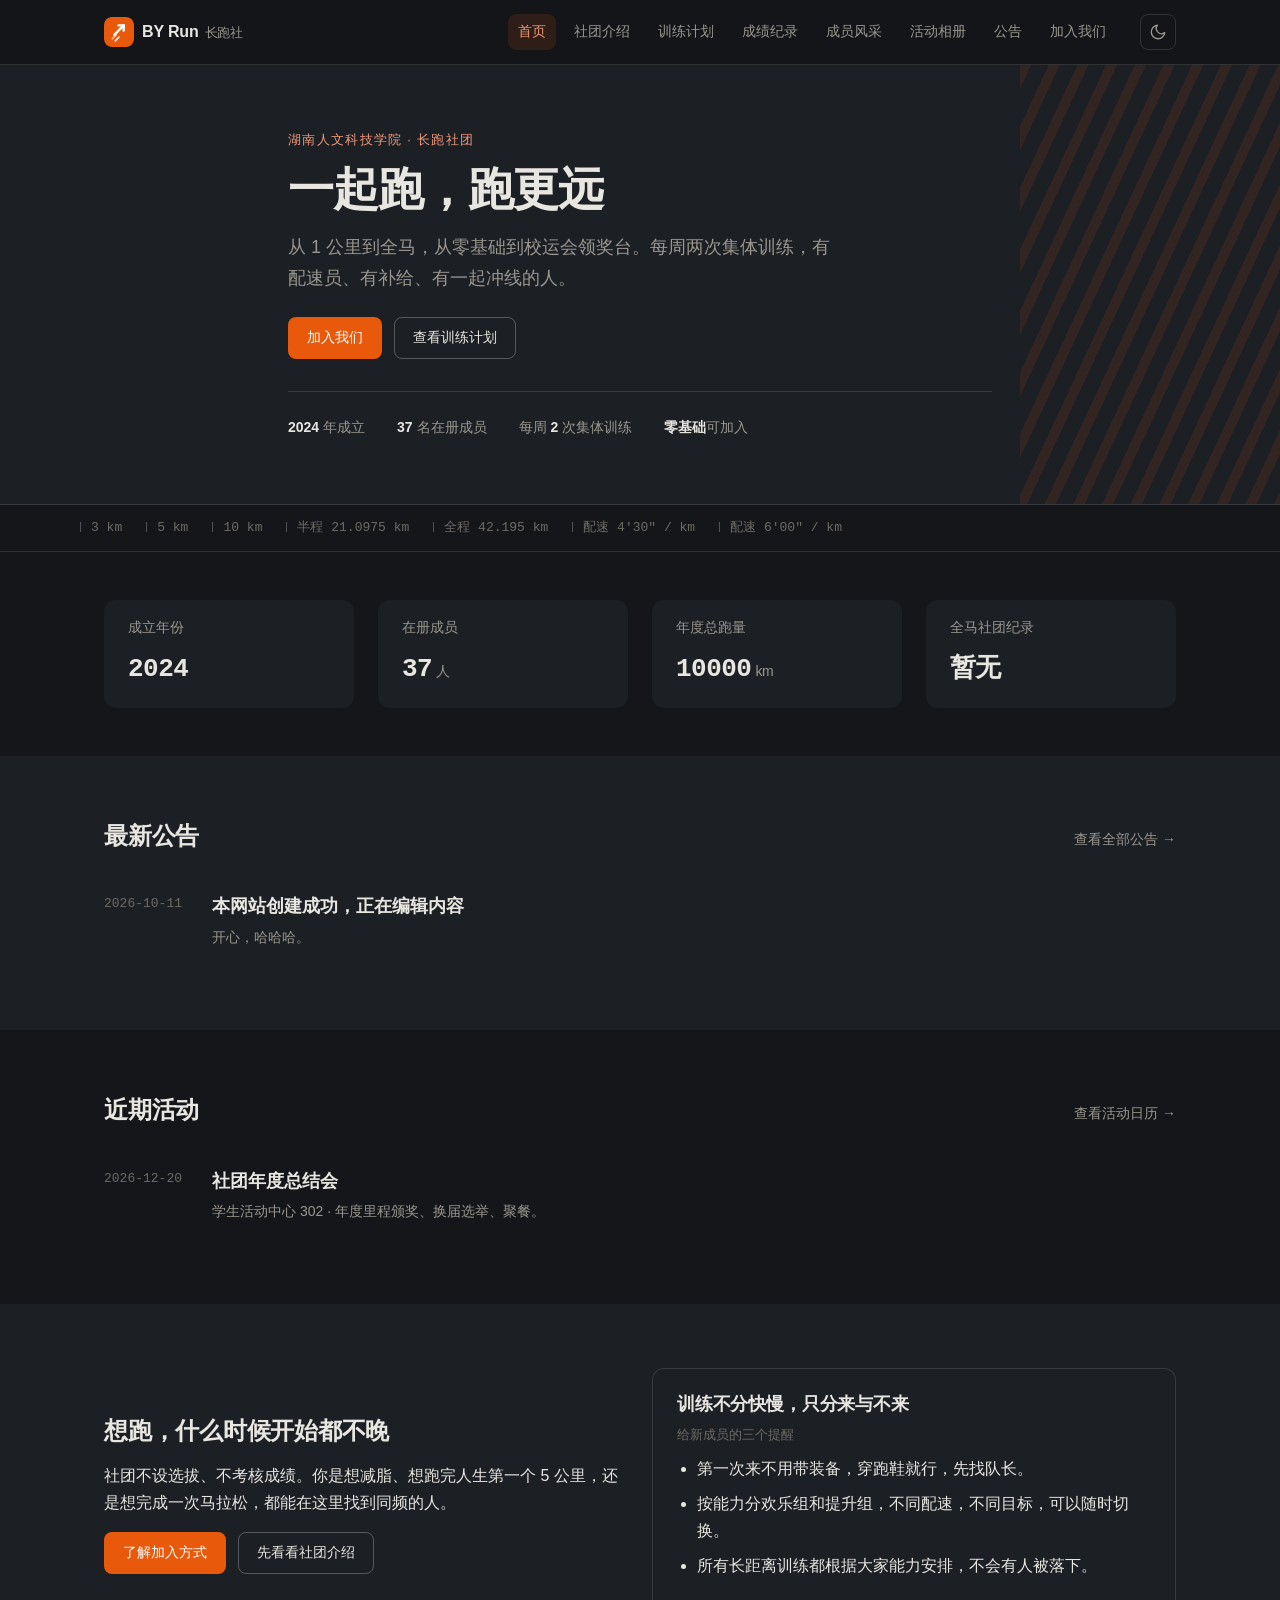
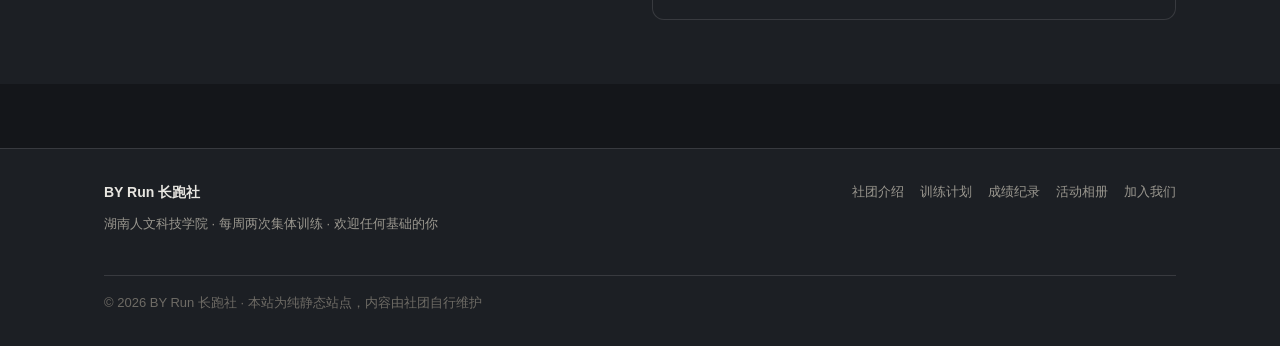
==== commit b3009d95: "Update index.html" ====
--- a/index.html
+++ b/index.html
@@ -52,15 +52,15 @@
     <div class="wrap hero-inner">
       <p class="kicker">湖南人文科技学院 · 长跑社团</p>
       <h1>一起跑，跑更远</h1>
-      <p class="lead">从 3 公里到全马，从零基础到校运会领奖台。每周两次集体训练，有配速员、有补给、有一起冲线的人。</p>
+      <p class="lead">从 1 公里到全马，从零基础到校运会领奖台。每周两次集体训练，有配速员、有补给、有一起冲线的人。</p>
       <div class="btn-row">
         <a class="btn btn--primary" href="join.html">加入我们</a>
         <a class="btn btn--ghost" href="training.html">查看训练计划</a>
       </div>
       <div class="hero-facts">
-        <span><strong>2015</strong> 年成立</span>
-        <span><strong>128</strong> 名在册成员</span>
-        <span>每周 <strong>3</strong> 次集体训练</span>
+        <span><strong>2024</strong> 年成立</span>
+        <span><strong>37</strong> 名在册成员</span>
+        <span>每周 <strong>2</strong> 次集体训练</span>
         <span><strong>零基础</strong>可加入</span>
       </div>
     </div>
@@ -68,11 +68,11 @@
 
   <div class="ticker">
     <div class="wrap ticker-inner" aria-hidden="true">
+      <span>3 km</span>
       <span>5 km</span>
       <span>10 km</span>
       <span>半程 21.0975 km</span>
       <span>全程 42.195 km</span>
-      <span>越野 50 km</span>
       <span>配速 4'30" / km</span>
       <span>配速 6'00" / km</span>
     </div>
@@ -83,19 +83,19 @@
       <div class="grid grid--4 reveal">
         <div class="stat">
           <p class="stat-label">成立年份</p>
-          <p class="stat-value">2015</p>
+          <p class="stat-value">2024</p>
         </div>
         <div class="stat">
           <p class="stat-label">在册成员</p>
-          <p class="stat-value">128<span>人</span></p>
+          <p class="stat-value">37<span>人</span></p>
         </div>
         <div class="stat">
           <p class="stat-label">年度总跑量</p>
-          <p class="stat-value">42,000<span>km</span></p>
+          <p class="stat-value">10000<span>km</span></p>
         </div>
         <div class="stat">
           <p class="stat-label">全马社团纪录</p>
-          <p class="stat-value">2:58:12</p>
+          <p class="stat-value">暂无</p>
         </div>
       </div>
     </div>
@@ -126,7 +126,7 @@
       <div class="grid grid--2" style="align-items:center;">
         <div class="reveal">
           <h2>想跑，什么时候开始都不晚</h2>
-          <p>社团不设选拔、不考核成绩。你是想减脂、想跑完人生第一个 5 公里，还是想冲一次全马 PB，都能在这里找到同频的人。</p>
+          <p>社团不设选拔、不考核成绩。你是想减脂、想跑完人生第一个 5 公里，还是想完成一次马拉松，都能在这里找到同频的人。</p>
           <div class="btn-row">
             <a class="btn btn--primary" href="join.html">了解加入方式</a>
             <a class="btn btn--ghost" href="about.html">先看看社团介绍</a>
@@ -136,9 +136,9 @@
           <h3>训练不分快慢，只分来与不来</h3>
           <p class="card__meta">给新成员的三个提醒</p>
           <ul>
-            <li>第一次来不用带装备，穿跑鞋就行，会有老队员带跑。</li>
-            <li>按能力分 A / B / C 三组配速，哪组都可以随时切换。</li>
-            <li>所有长距离训练都安排收尾员，不会有人被落下。</li>
+            <li>第一次来不用带装备，穿跑鞋就行，先找队长。</li>
+            <li>按能力分欢乐组和提升组，不同配速，不同目标，可以随时切换。</li>
+            <li>所有长距离训练都根据大家能力安排，不会有人被落下。</li>
           </ul>
         </div>
       </div>
@@ -151,7 +151,7 @@
   <div class="wrap footer-inner">
     <div>
       <p class="footer-brand">BY Run 长跑社</p>
-      <p class="footer-note">湖南人文科技学院 · 每周三次集体训练 · 欢迎任何基础的你</p>
+      <p class="footer-note">湖南人文科技学院 · 每周两次集体训练 · 欢迎任何基础的你</p>
     </div>
     <nav class="footer-nav" aria-label="页脚导航">
       <a href="about.html">社团介绍</a>
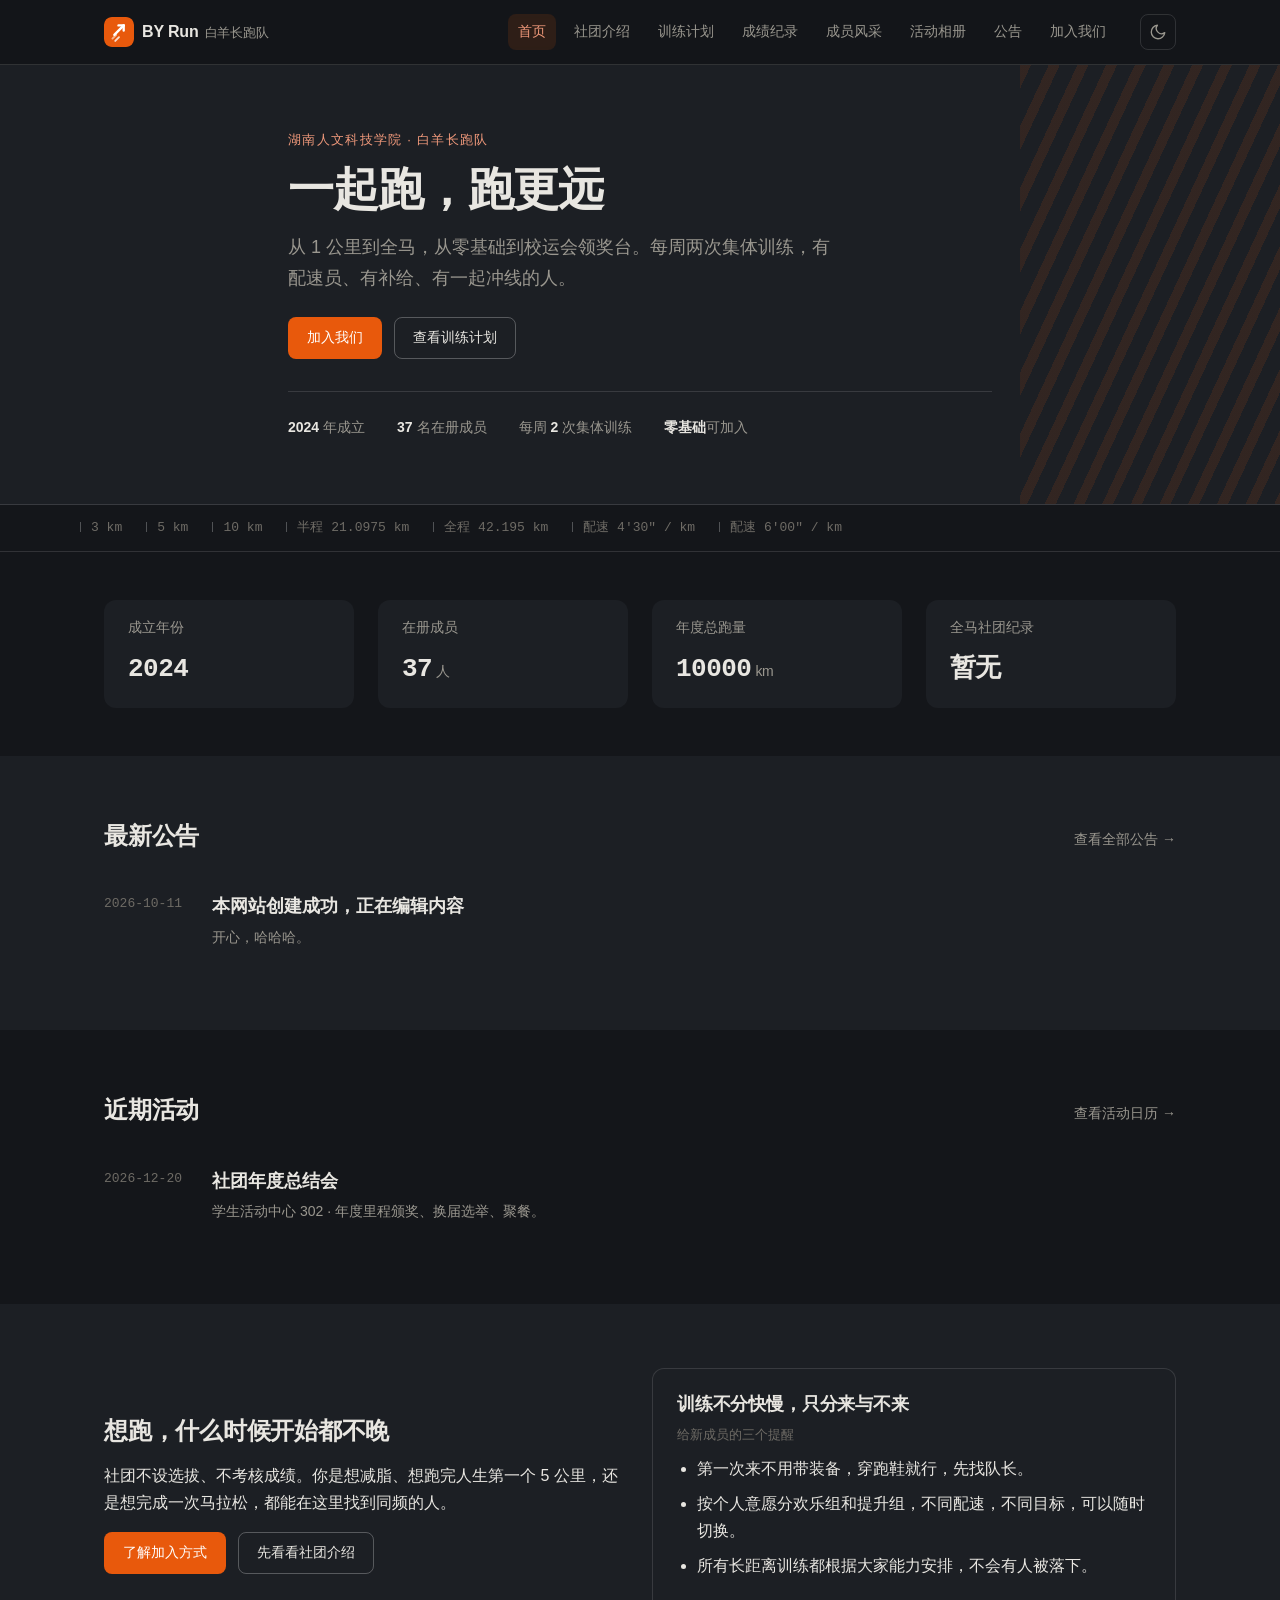
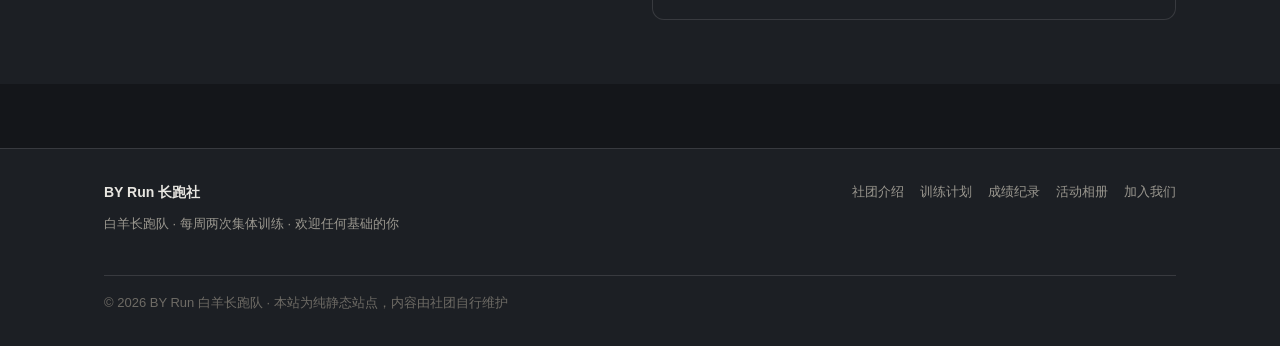
==== commit 9b9cbf41: "Update title and branding for BY Run team" ====
--- a/index.html
+++ b/index.html
@@ -3,7 +3,7 @@
 <head>
 <meta charset="utf-8">
 <meta name="viewport" content="width=device-width, initial-scale=1">
-<title>BY Run 长跑社 · 湖南人文科技学院</title>
+<title>BY Run 白羊长跑队 · 湖南人文科技学院</title>
 <meta name="description" content="湖南人文科技学院 BY Run 长跑社官方网站：训练计划、赛事成绩、活动相册与招新信息。每周两次集体训练，欢迎任何基础的你。">
 <meta name="theme-color" content="#14161A">
 <script>(function(){try{var t=localStorage.getItem('byrun-theme');if(t==='light'||t==='dark'){document.documentElement.setAttribute('data-theme',t);}}catch(e){}document.documentElement.classList.add('js');window.addEventListener('load',function(){setTimeout(function(){if(document.querySelectorAll('.reveal.is-in').length===0){var e=document.querySelectorAll('.reveal');for(var i=0;i<e.length;i++){e[i].classList.add('is-in');}}},800);});})();</script>
@@ -20,7 +20,7 @@
   <div class="wrap header-inner">
     <a class="brand" href="index.html">
       <img class="brand-mark" src="assets/img/logo.svg" alt="" width="30" height="30">
-      <span class="brand-name">BY Run<small>长跑社</small></span>
+      <span class="brand-name">BY Run<small>白羊长跑队</small></span>
     </a>
     <nav class="nav" id="site-nav" aria-label="主导航">
       <ul>
@@ -50,7 +50,7 @@
 
   <section class="hero">
     <div class="wrap hero-inner">
-      <p class="kicker">湖南人文科技学院 · 长跑社团</p>
+      <p class="kicker">湖南人文科技学院 · 白羊长跑队</p>
       <h1>一起跑，跑更远</h1>
       <p class="lead">从 1 公里到全马，从零基础到校运会领奖台。每周两次集体训练，有配速员、有补给、有一起冲线的人。</p>
       <div class="btn-row">
@@ -137,7 +137,7 @@
           <p class="card__meta">给新成员的三个提醒</p>
           <ul>
             <li>第一次来不用带装备，穿跑鞋就行，先找队长。</li>
-            <li>按能力分欢乐组和提升组，不同配速，不同目标，可以随时切换。</li>
+            <li>按个人意愿分欢乐组和提升组，不同配速，不同目标，可以随时切换。</li>
             <li>所有长距离训练都根据大家能力安排，不会有人被落下。</li>
           </ul>
         </div>
@@ -151,7 +151,7 @@
   <div class="wrap footer-inner">
     <div>
       <p class="footer-brand">BY Run 长跑社</p>
-      <p class="footer-note">湖南人文科技学院 · 每周两次集体训练 · 欢迎任何基础的你</p>
+      <p class="footer-note">白羊长跑队 · 每周两次集体训练 · 欢迎任何基础的你</p>
     </div>
     <nav class="footer-nav" aria-label="页脚导航">
       <a href="about.html">社团介绍</a>
@@ -160,7 +160,7 @@
       <a href="gallery.html">活动相册</a>
       <a href="join.html">加入我们</a>
     </nav>
-    <p class="footer-copy">© <span id="year">2026</span> BY Run 长跑社 · 本站为纯静态站点，内容由社团自行维护</p>
+    <p class="footer-copy">© <span id="year">2026</span> BY Run 白羊长跑队 · 本站为纯静态站点，内容由社团自行维护</p>
   </div>
 </footer>
 
